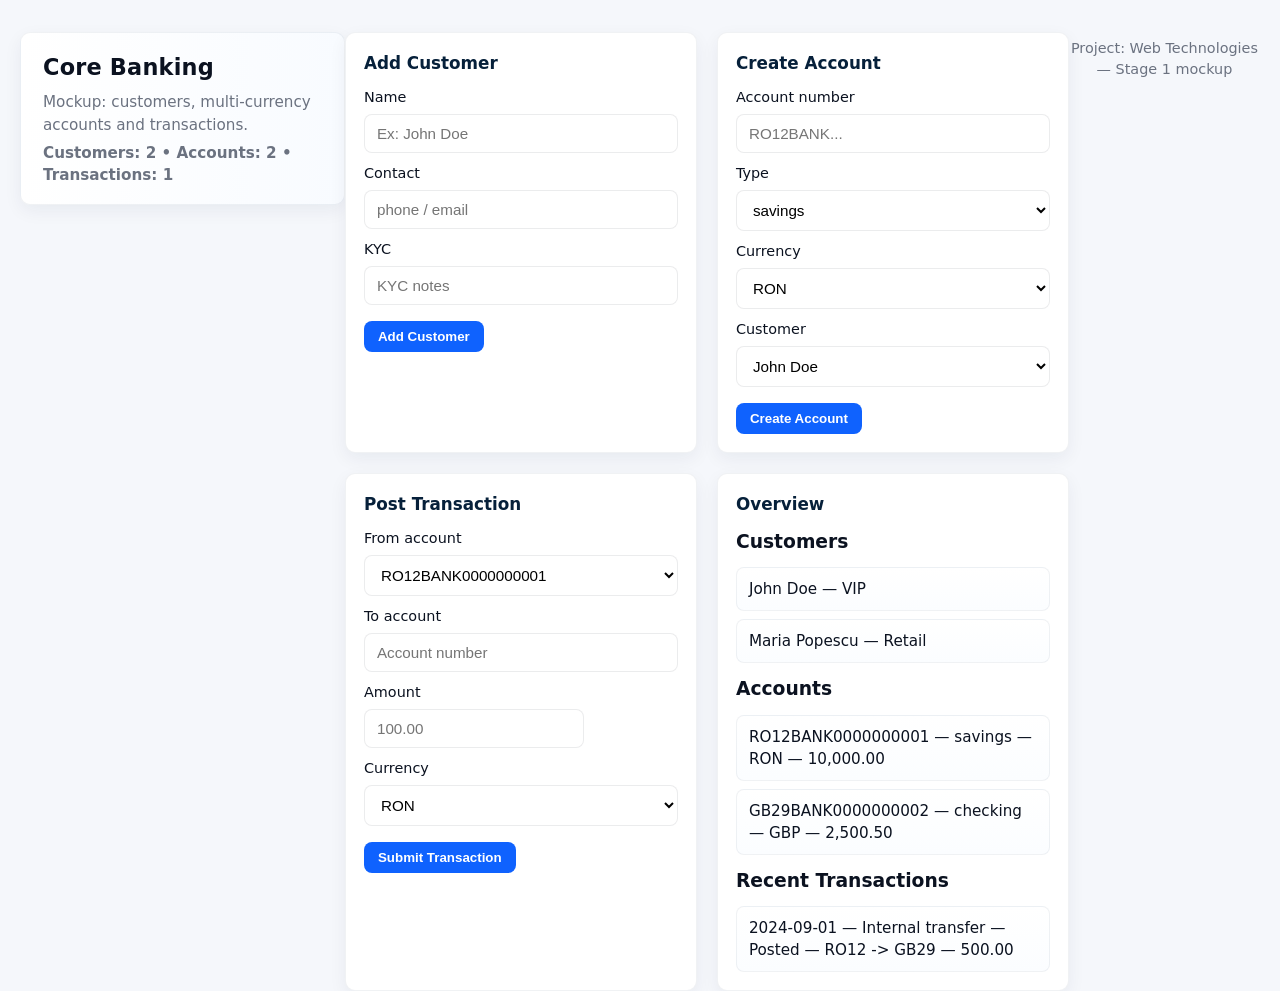
==== index.html @ b799f1a0 "am pus css-ul" ====
<!DOCTYPE html>
<html lang="ro">
<head>
	<meta charset="UTF-8" />
	<meta name="viewport" content="width=device-width, initial-scale=1" />
	<title>Core Banking - mockup</title>
	<link rel="stylesheet" href="style.css" />
</head>
<body>
	<header class="app-header">
		<h1>Core Banking</h1>
		<p>Mockup: customers, multi-currency accounts and transactions.</p>
		<p class="app-count">Customers: 2 • Accounts: 2 • Transactions: 1</p>
	</header>

	<main class="container">
		<section class="panel">
			<h2>Add Customer</h2>
			<form class="entity-form">
				<label>Name <input type="text" name="name" maxlength="100" placeholder="Ex: John Doe" required></label>
				<label>Contact <input type="text" name="contact" placeholder="phone / email"></label>
				<label>KYC <input type="text" name="kyc" placeholder="KYC notes"></label>
				<button type="submit">Add Customer</button>
			</form>
		</section>

		<section class="panel">
			<h2>Create Account</h2>
			<form class="entity-form">
				<label>Account number <input type="text" name="acc_number" placeholder="RO12BANK..." /></label>
				<label>Type
					<select name="acc_type">
						<option>savings</option>
						<option>checking</option>
					</select>
				</label>
				<label>Currency
					<select name="currency">
						<option>RON</option>
						<option>EUR</option>
						<option>GBP</option>
					</select>
				</label>
				<label>Customer
					<select name="customer">
						<option>John Doe</option>
						<option>Maria Popescu</option>
					</select>
				</label>
				<button type="submit">Create Account</button>
			</form>
		</section>

		<section class="panel">
			<h2>Post Transaction</h2>
			<form class="entity-form">
				<label>From account
					<select name="from">
						<option>RO12BANK0000000001</option>
						<option>GB29BANK0000000002</option>
					</select>
				</label>
				<label>To account <input type="text" name="to" placeholder="Account number"></label>
				<label>Amount <input type="number" name="amount" step="0.01" placeholder="100.00"></label>
				<label>Currency
					<select name="txn_currency">
						<option>RON</option>
						<option>GBP</option>
					</select>
				</label>
				<button type="submit">Submit Transaction</button>
			</form>
		</section>

		<section class="panel">
			<h2>Overview</h2>
			<h3>Customers</h3>
			<ul class="entity-list">
				<li>John Doe — VIP</li>
				<li>Maria Popescu — Retail</li>
			</ul>

			<h3>Accounts</h3>
			<ul class="entity-list">
				<li>RO12BANK0000000001 — savings — RON — 10,000.00</li>
				<li>GB29BANK0000000002 — checking — GBP — 2,500.50</li>
			</ul>

			<h3>Recent Transactions</h3>
			<ul class="entity-list">
				<li>2024-09-01 — Internal transfer — Posted — RO12 -> GB29 — 500.00</li>
			</ul>
		</section>
	</main>

	<footer class="app-footer">Project: Web Technologies — Stage 1 mockup</footer>
</body>
</html>
---- style.css ----
:root{
  --bg:#f5f7fb;
  --card:#ffffff;
  --muted:#6b7280;
  --accent:#0f62fe;
  --success:#16a34a;
  --border:rgba(15,34,70,0.06);
  --shadow:0 6px 18px rgba(15,34,70,0.06);
  --max-width:1100px;
  --radius:10px;
  font-family: Inter, ui-sans-serif, system-ui, -apple-system, "Segoe UI", Roboto, "Helvetica Neue", Arial;
  font-size:16px;
}

*{box-sizing:border-box;margin:0;padding:0}
html,body{height:100%}
body{
  background:var(--bg);
  color:#0b1220;
  -webkit-font-smoothing:antialiased;
  -moz-osx-font-smoothing:grayscale;
  line-height:1.45;
  padding:32px 20px;
  display:flex;
  justify-content:center;
  align-items:flex-start;
}

.container{
  width:100%;
  max-width:var(--max-width);
  display:grid;
  grid-template-columns: repeat(2,1fr);
  gap:20px;
}

/* Header */
.app-header{
  grid-column:1 / -1;
  background:linear-gradient(90deg,#ffffff, #f8fbff);
  border-radius:var(--radius);
  padding:18px 22px;
  box-shadow:var(--shadow);
  border:1px solid var(--border);
  display:flex;
  flex-direction:column;
  gap:6px;
}
.app-header h1{font-size:1.4rem;letter-spacing:0.2px}
.app-header p{color:var(--muted);font-size:0.95rem}
.app-count{font-weight:600;color:var(--accent)}

/* Panels */
.panel{
  background:var(--card);
  border:1px solid var(--border);
  border-radius:10px;
  padding:18px;
  box-shadow:var(--shadow);
  display:flex;
  flex-direction:column;
  gap:12px;
}

/* Section titles */
.panel h2{font-size:1.05rem;color:#06203a;margin:0}
.panel h2 + p{color:var(--muted);font-size:0.9rem;margin-top:4px}

/* Forms */
.entity-form{display:flex;flex-direction:column;gap:10px}
.entity-form label{display:flex;flex-direction:column;font-size:0.9rem;color:#0b1220}
.entity-form input[type="text"],
.entity-form input[type="number"],
.entity-form select{
  margin-top:6px;
  padding:10px 12px;
  border:1px solid rgba(11,18,32,0.08);
  border-radius:8px;
  background:#fff;
  font-size:0.95rem;
}
.entity-form label.inline{flex-direction:row;align-items:center;gap:10px}
.entity-form label.inline input,
.entity-form label.inline select{margin-top:0}
.entity-form input[type="number"]{max-width:220px}
.entity-form button{
  align-self:flex-start;
  margin-top:6px;
  padding:8px 14px;
  background:var(--accent);
  color:#fff;
  border:none;
  border-radius:8px;
  cursor:pointer;
  font-weight:600;
  transition:transform .08s ease, box-shadow .08s ease;
}
.entity-form button:hover{transform:translateY(-2px);box-shadow:0 6px 18px rgba(15,98,254,0.12)}

/* Overview lists */
.entity-list{list-style:none;display:flex;flex-direction:column;gap:8px;padding-left:0}
.entity-list li{
  padding:10px 12px;
  border-radius:8px;
  background:linear-gradient(180deg,#fff,#fbfdff);
  border:1px solid var(--border);
  display:flex;
  justify-content:space-between;
  align-items:center;
  gap:10px;
  font-size:0.95rem;
}
.entity-list li small{color:var(--muted);font-size:0.85rem;margin-left:8px}
.entity-list h3{margin-bottom:6px}

/* Badges & status */
.badge{
  display:inline-block;
  padding:4px 8px;
  border-radius:999px;
  font-size:0.8rem;
  font-weight:600;
  color:#fff;
}
.badge-v1{background:#0f62fe}
.status{font-size:0.85rem;color:var(--muted);padding:6px 8px;border-radius:8px;background:#f4f7fb}

/* Footer */
.app-footer{
  grid-column:1 / -1;
  text-align:center;
  color:var(--muted);
  font-size:0.9rem;
  margin-top:6px;
}

/* Small visual refinements */
.app-header h1{margin-bottom:2px}
.app-count{font-size:0.95rem}

/* Make forms and lists stretch nicely on narrow panels */
.panel .entity-form, .panel .entity-list{width:100%}

/* Responsive */
@media (max-width:900px){
  .container{grid-template-columns:1fr; padding-bottom:20px}
  body{padding:20px}
  .entity-form input[type="number"]{max-width:100%}
}

@media (max-width:520px){
  :root{font-size:15px}
  .app-header{padding:14px}
  .panel{padding:14px}
  .entity-form label{font-size:0.9rem}
  .entity-form button{width:100%}
}
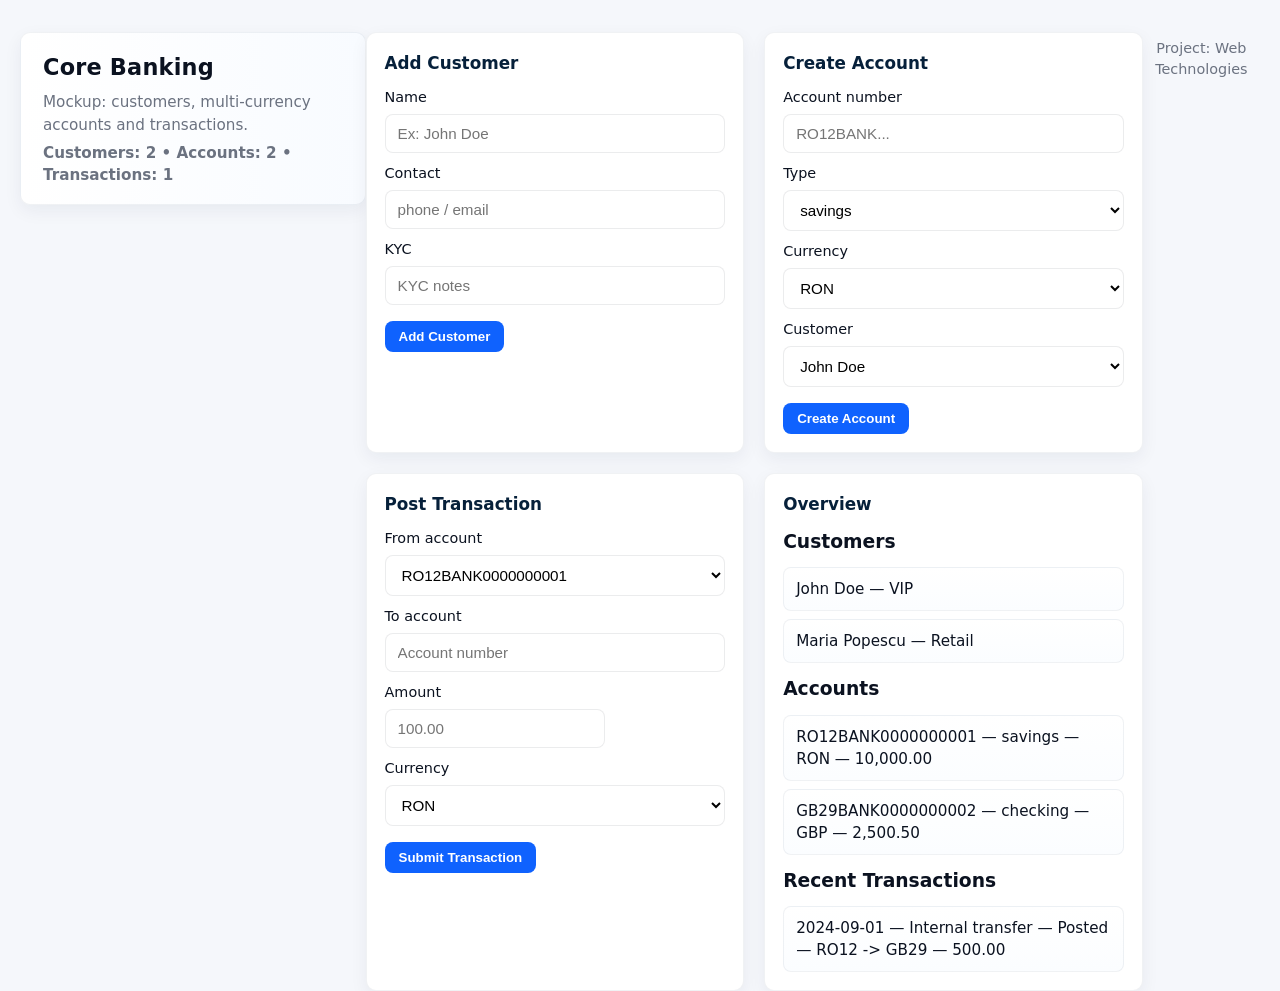
==== commit 809e974f: "Stage 1: static mockup with HTML and CSS" ====
--- a/index.html
+++ b/index.html
@@ -93,6 +93,6 @@
 		</section>
 	</main>
 
-	<footer class="app-footer">Project: Web Technologies — Stage 1 mockup</footer>
+	<footer class="app-footer">Project: Web Technologies</footer>
 </body>
 </html>
--- a/style.css
+++ b/style.css
@@ -34,7 +34,7 @@
   gap:20px;
 }
 
-/* Header */
+
 .app-header{
   grid-column:1 / -1;
   background:linear-gradient(90deg,#ffffff, #f8fbff);
@@ -50,7 +50,7 @@
 .app-header p{color:var(--muted);font-size:0.95rem}
 .app-count{font-weight:600;color:var(--accent)}
 
-/* Panels */
+
 .panel{
   background:var(--card);
   border:1px solid var(--border);
@@ -62,11 +62,11 @@
   gap:12px;
 }
 
-/* Section titles */
+
 .panel h2{font-size:1.05rem;color:#06203a;margin:0}
 .panel h2 + p{color:var(--muted);font-size:0.9rem;margin-top:4px}
 
-/* Forms */
+
 .entity-form{display:flex;flex-direction:column;gap:10px}
 .entity-form label{display:flex;flex-direction:column;font-size:0.9rem;color:#0b1220}
 .entity-form input[type="text"],
@@ -97,7 +97,7 @@
 }
 .entity-form button:hover{transform:translateY(-2px);box-shadow:0 6px 18px rgba(15,98,254,0.12)}
 
-/* Overview lists */
+
 .entity-list{list-style:none;display:flex;flex-direction:column;gap:8px;padding-left:0}
 .entity-list li{
   padding:10px 12px;
@@ -113,7 +113,7 @@
 .entity-list li small{color:var(--muted);font-size:0.85rem;margin-left:8px}
 .entity-list h3{margin-bottom:6px}
 
-/* Badges & status */
+
 .badge{
   display:inline-block;
   padding:4px 8px;
@@ -125,7 +125,6 @@
 .badge-v1{background:#0f62fe}
 .status{font-size:0.85rem;color:var(--muted);padding:6px 8px;border-radius:8px;background:#f4f7fb}
 
-/* Footer */
 .app-footer{
   grid-column:1 / -1;
   text-align:center;
@@ -134,11 +133,11 @@
   margin-top:6px;
 }
 
-/* Small visual refinements */
+
 .app-header h1{margin-bottom:2px}
 .app-count{font-size:0.95rem}
 
-/* Make forms and lists stretch nicely on narrow panels */
+
 .panel .entity-form, .panel .entity-list{width:100%}
 
 /* Responsive */
